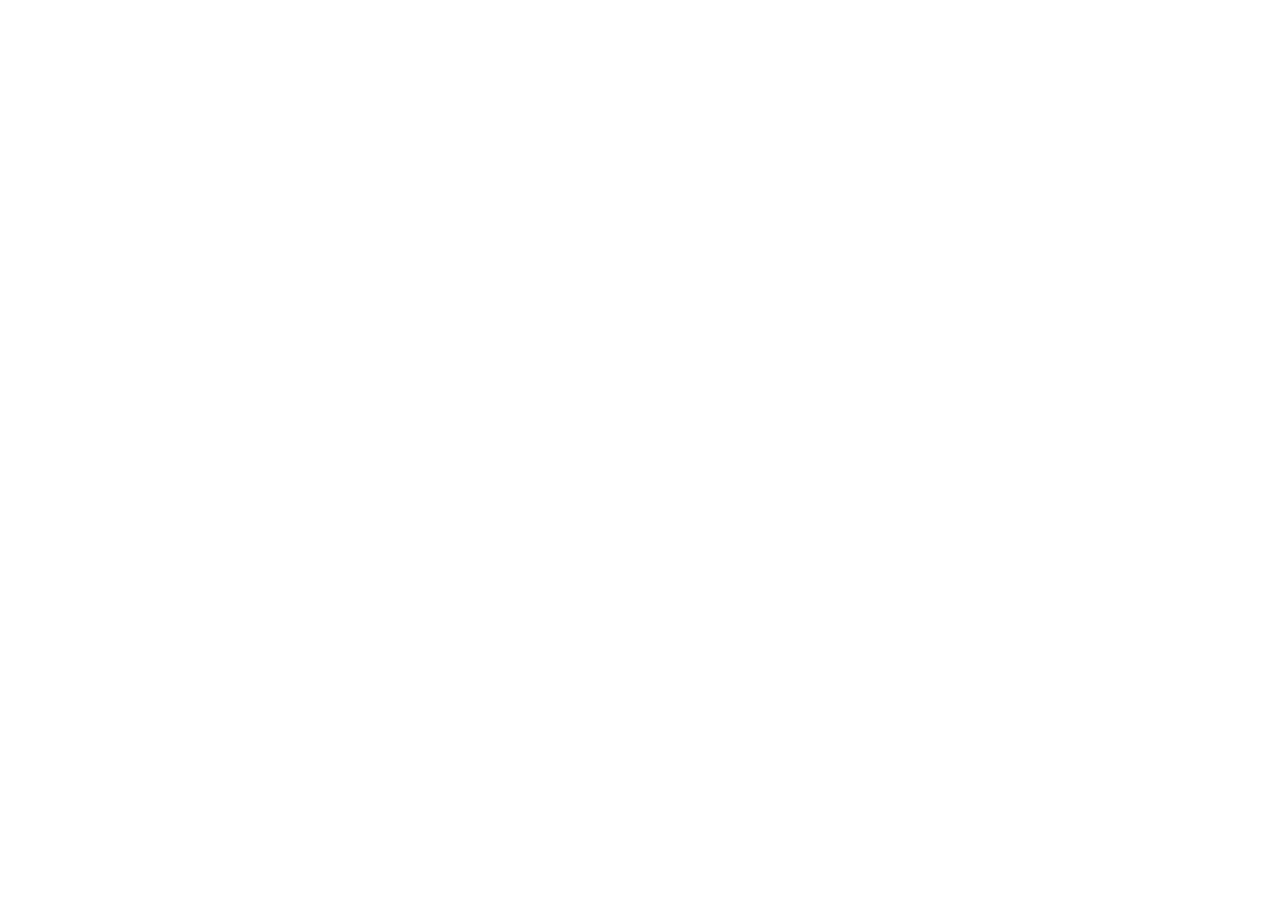
==== index.html @ 65a6fedd "Added inital files and added description in readme" ====
<!DOCTYPE html>
<html lang="en">
<head>
    <meta charset="UTF-8">
    <meta name="viewport" content="width=device-width, initial-scale=1.0">
    <link rel="stylesheet" href="./style.css" type="text/css">
    <title>SIGN UP</title>
</head>
<body>
    
</body>
</html>
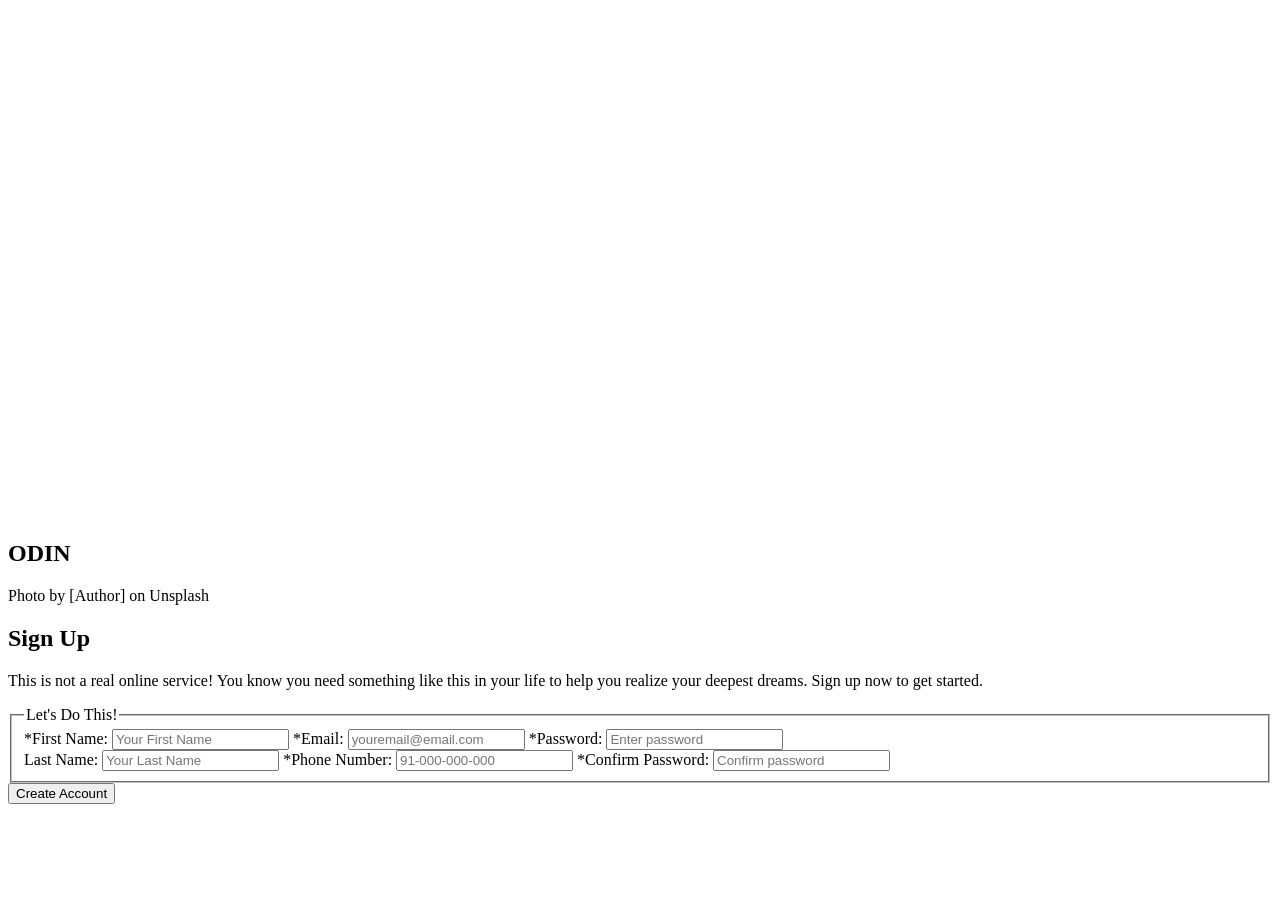
==== commit 4e646804: "Created form structure html Used built-in html form validation" ====
--- a/index.html
+++ b/index.html
@@ -1,12 +1,97 @@
 <!DOCTYPE html>
 <html lang="en">
-<head>
-    <meta charset="UTF-8">
-    <meta name="viewport" content="width=device-width, initial-scale=1.0">
-    <link rel="stylesheet" href="./style.css" type="text/css">
-    <title>SIGN UP</title>
-</head>
-<body>
-    
-</body>
-</html>+	<head>
+		<meta charset="UTF-8" />
+		<meta name="viewport" content="width=device-width, initial-scale=1.0" />
+		<link href="./style.css" rel="stylesheet" type="text/css" />
+		<title>Form</title>
+	</head>
+	<body>
+		<main id="main-container">
+			<section id="left-section">
+				<div class="logo-container">
+					<img
+						src="./imgs/odin-lined.png"
+						class="logo"
+						alt="The Odin Project Logo"
+					/>
+					<h1>ODIN</h1>
+				</div>
+				<p class="photo-credit">Photo by [Author] on Unsplash</p>
+			</section>
+			<section id="right-section">
+				<header>
+					<h2>Sign Up</h2>
+					<p>
+						This is not a real online service! You know you need something like
+						this in your life to help you realize your deepest dreams. Sign up
+						now to get started.
+					</p>
+				</header>
+				<form>
+					<fieldset class="info-container">
+						<legend>Let's Do This!</legend>
+						<div class="info-column">
+							<label for="first-name">*First Name: </label>
+							<input
+								type="text"
+								minlength="1"
+								maxlength="50"
+								name="first-name"
+								id="first-name"
+								placeholder="Your First Name"
+								required
+							/>
+							<label for="email">*Email: </label>
+							<input 
+                                type="email" 
+                                name="email"
+                                id="email"
+                                placeholder="youremail@email.com"   
+                                required 
+                            />
+							<label for="pwd">*Password: </label>
+							<input
+								type="password"
+								minlength="7"
+								name="pwd"
+								id="pwd"
+								placeholder="Enter password"
+								required
+							/>
+						</div>
+						<div class="info-column">
+							<label for="last-name">Last Name: </label>
+							<input
+								type="text"
+								minlength="1"
+								maxlength="50"
+								name="last-name"
+								id="last-name"
+								placeholder="Your Last Name"
+							/>
+							<label for="phone-number">*Phone Number: </label>
+							<input
+								type="number"
+								name="phone-number"
+								id="phone-number"
+								placeholder="91-000-000-000"
+								required
+							/>
+							<label for="confirm-pwd">*Confirm Password: </label>
+							<input
+								type="password"
+								minlength="7"
+								name="confirm-pwd"
+								id="confirm-pwd"
+								placeholder="Confirm password"
+								required
+							/>
+						</div>
+					</fieldset>
+                    <button type="submit">Create Account</button>
+				</form>
+			</section>
+		</main>
+	</body>
+</html>
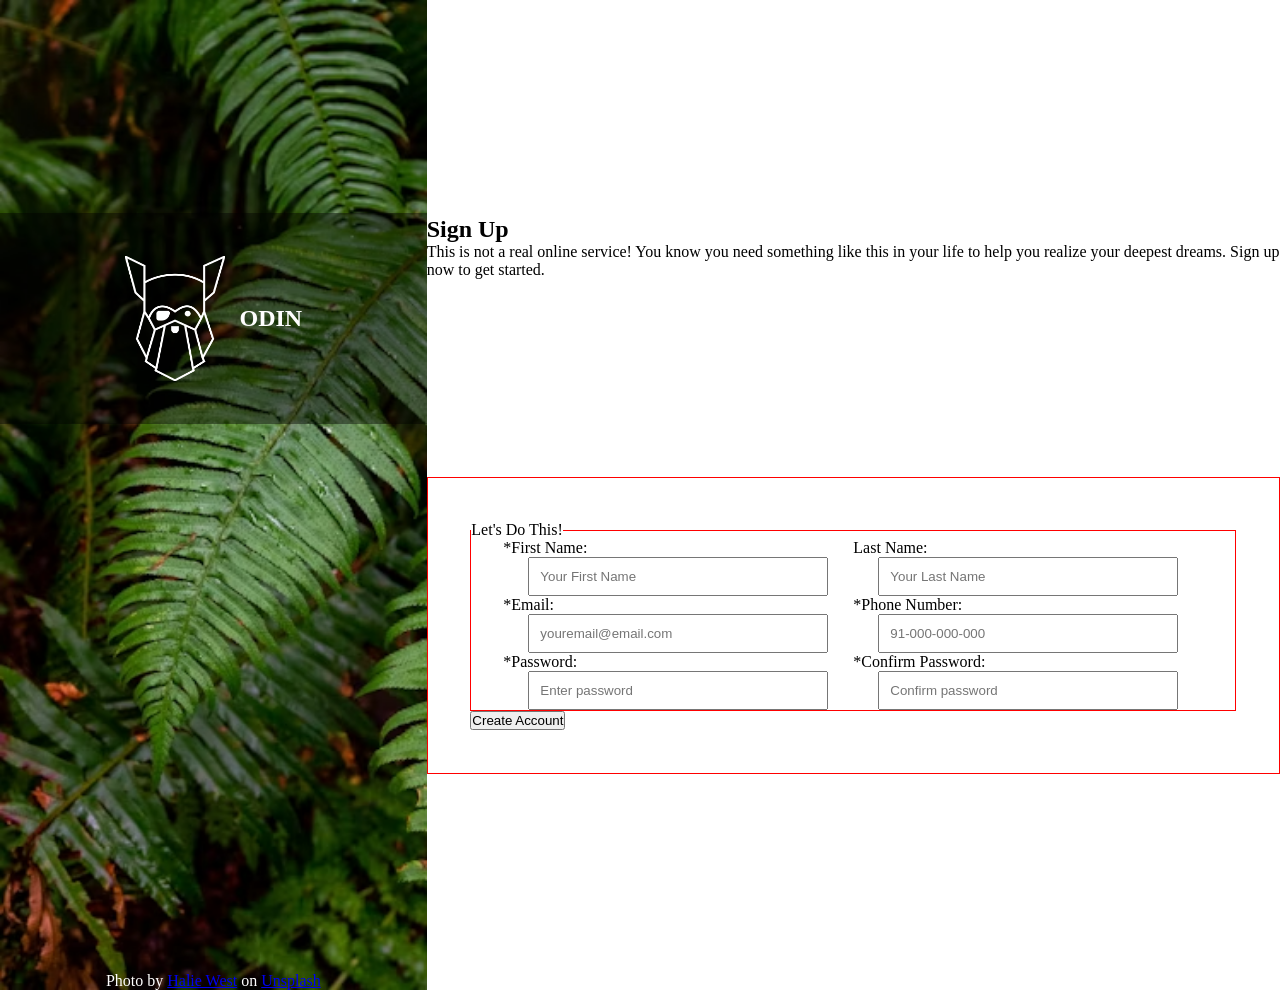
==== commit f441aeb6: "Added basic styles Added fonts, gave credit to the image owner" ====
--- a/index.html
+++ b/index.html
@@ -17,7 +17,13 @@
 					/>
 					<h1>ODIN</h1>
 				</div>
-				<p class="photo-credit">Photo by [Author] on Unsplash</p>
+				<p class="photo-credit">
+					Photo by
+					<a href="https://unsplash.com/@haliewestphoto" target="_blank"
+						>Halie West</a
+					>
+					on <a href="https://unsplash.com/" target="_blank">Unsplash</a>
+				</p>
 			</section>
 			<section id="right-section">
 				<header>
@@ -43,13 +49,13 @@
 								required
 							/>
 							<label for="email">*Email: </label>
-							<input 
-                                type="email" 
-                                name="email"
-                                id="email"
-                                placeholder="youremail@email.com"   
-                                required 
-                            />
+							<input
+								type="email"
+								name="email"
+								id="email"
+								placeholder="youremail@email.com"
+								required
+							/>
 							<label for="pwd">*Password: </label>
 							<input
 								type="password"
@@ -89,7 +95,7 @@
 							/>
 						</div>
 					</fieldset>
-                    <button type="submit">Create Account</button>
+					<button type="submit">Create Account</button>
 				</form>
 			</section>
 		</main>
--- a/style.css
+++ b/style.css
@@ -0,0 +1,94 @@
+@import url(./font/stylesheet.css);
+
+*{
+    margin: 0;
+    padding: 0;
+    box-sizing: border-box;
+}
+
+body {
+    
+    
+}
+
+#main-container {
+    display: flex;
+    color: white;
+    height: 110vh;
+}
+
+.logo-container {
+    display: flex;
+    padding: 10%;
+    margin-top: 50%;
+    background-color: rgba(0, 0, 0, 0.432);
+    align-items: center;
+    justify-content: center;
+    gap: 15px;
+}
+
+
+.photo-credit {
+    text-align: center;
+}
+
+.logo {
+    height: 125px;
+    width: 100px;
+}
+
+#left-section {
+    display: flex;
+    flex-direction: column;
+    justify-content: space-between;
+    background-image: url(./imgs/bg-image.avif); 
+    background-repeat: no-repeat;
+    background-size: cover;  
+    width: 50%;
+}
+
+#right-section {
+    display: flex;
+    flex-direction: column;
+    width: 100%;
+    align-items: center;
+    justify-content: center;
+    color: black;
+    gap: 20%;
+}
+
+form {
+    width: 100%;
+    border: 1px solid red;
+    padding: 5%;
+}
+
+.info-container {
+    border: 1px solid red;
+    display: flex;
+    justify-content: center;
+    
+} 
+
+.info-column {
+    display: flex;
+    justify-content: center;
+    flex-direction: column;
+}
+
+input {
+    padding: 10px;
+    margin-right: 25px;
+    margin-left: 25px;
+    width: 300px;
+}
+
+
+
+input:user-invalid {
+    border: 1px solid red;
+}
+
+input:user-valid {
+    border: 1px solid rgb(57, 226, 57);
+}
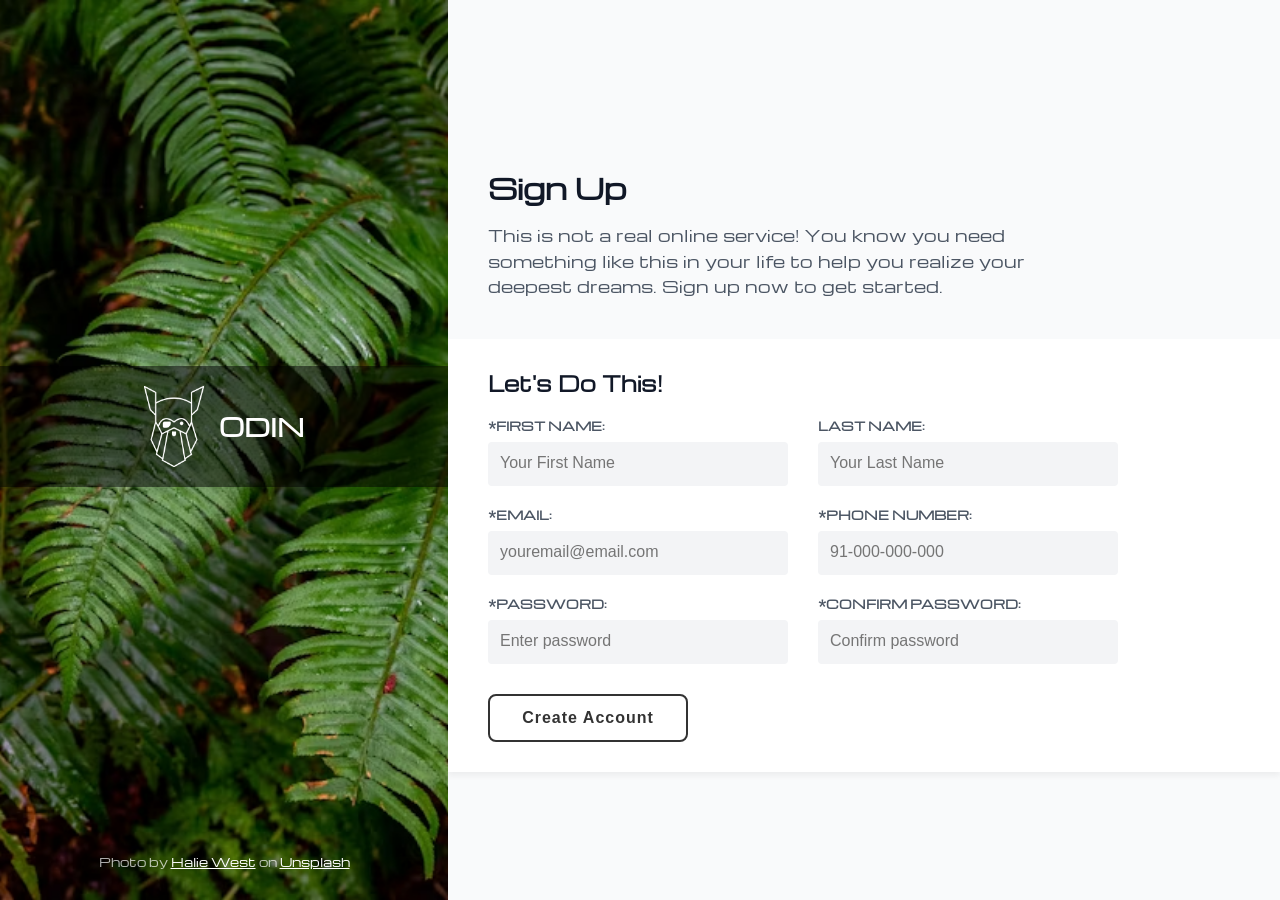
==== commit 08ce182b: "Compeleted Sign-up form by adding remaining styling Added credits in README Updated Font, Finalised " ====
--- a/index.html
+++ b/index.html
@@ -95,7 +95,7 @@
 							/>
 						</div>
 					</fieldset>
-					<button type="submit">Create Account</button>
+					<button type="submit" class="btn"><span>Create Account</span></button>
 				</form>
 			</section>
 		</main>
--- a/style.css
+++ b/style.css
@@ -1,40 +1,40 @@
 @import url(./font/stylesheet.css);
 
-*{
+* {
     margin: 0;
     padding: 0;
     box-sizing: border-box;
 }
 
+
+/* Styling reset */
+
+input {
+    -webkit-appearance: none; 
+    appearance: none;          
+    background: transparent;   
+    border: none;              
+    outline: none;             
+    border-radius: 0;          
+    padding: 0;                
+    margin: 0;                 
+}
+
+fieldset {
+    border: none;
+}
+
+/* ------------------------- */
+
 body {
-    
-    
+    font-family: 'Michroma', sans-serif;
+    min-height: 100vh;
+    background-color: #f9fafb;
 }
 
 #main-container {
     display: flex;
-    color: white;
-    height: 110vh;
-}
-
-.logo-container {
-    display: flex;
-    padding: 10%;
-    margin-top: 50%;
-    background-color: rgba(0, 0, 0, 0.432);
-    align-items: center;
-    justify-content: center;
-    gap: 15px;
-}
-
-
-.photo-credit {
-    text-align: center;
-}
-
-.logo {
-    height: 125px;
-    width: 100px;
+    min-height: 100vh;
 }
 
 #left-section {
@@ -44,51 +44,170 @@
     background-image: url(./imgs/bg-image.avif); 
     background-repeat: no-repeat;
     background-size: cover;  
-    width: 50%;
-}
-
-#right-section {
-    display: flex;
-    flex-direction: column;
-    width: 100%;
+    background-position: center;
+    width: 35%;
+}
+
+.logo-container {
+    display: flex;
     align-items: center;
     justify-content: center;
-    color: black;
-    gap: 20%;
+    gap: 15px;
+    background-color: rgba(0, 0, 0, 0.5);
+    color: white;
+    padding: 20px;
+    margin-top: auto;
+    margin-bottom: auto;
+    width: 100%;
+}
+
+.logo {
+    height: auto;
+    width: 60px;
+}
+
+.photo-credit {
+    font-size: 12px;
+    color: rgba(255, 255, 255, 0.7);
+    text-align: center;
+    margin-bottom: 30px;
+}
+
+.photo-credit a {
+    color: #fff;
+}
+
+#right-section {
+    display: flex;
+    flex-direction: column;
+    justify-content: center;
+    width: 65%;
+    background-color: #f9fafb;
+}
+
+header {
+    padding: 40px;
+    max-width: 700px;
+}
+
+header h2 {
+    font-size: 28px;
+    margin-bottom: 15px;
+    color: #111827;
+}
+
+header p {
+    font-size: 16px;
+    color: #4b5563;
+    line-height: 1.6;
 }
 
 form {
-    width: 100%;
-    border: 1px solid red;
-    padding: 5%;
+    display: flex;
+    flex-direction: column;
+    background-color: #ffffff;
+    box-shadow: 0 4px 6px rgba(0, 0, 0, 0.05);
+    padding: 30px 40px;
+    width: 100%;
+}
+
+form legend {
+    font-size: 20px;
+    font-weight: bold;
+    color: #111827;
+    margin-bottom: 20px;
 }
 
 .info-container {
-    border: 1px solid red;
-    display: flex;
-    justify-content: center;
-    
+    display: flex;
+    flex-wrap: wrap;
+    gap: 30px;
 } 
 
 .info-column {
     display: flex;
-    justify-content: center;
-    flex-direction: column;
+    flex-direction: column;
+    width: 300px;
+}
+
+label {
+    font-size: 12px;
+    font-weight: bold;
+    text-transform: uppercase;
+    color: #4b5563;
+    margin-top: 20px;
+    margin-bottom: 8px;
+}
+
+label:first-of-type {
+    margin-top: 0;
 }
 
 input {
-    padding: 10px;
-    margin-right: 25px;
-    margin-left: 25px;
-    width: 300px;
-}
-
-
+    background: #f3f4f6;
+    border-radius: 4px;
+    padding: 12px;
+    font-size: 16px;
+    color: #1f2937;
+    border-bottom: 2px solid transparent;
+    width: 100%;
+}
+
+input:focus {
+    outline: none;
+    background: #fff;
+    border-bottom: 2px solid #547A95;
+}
 
 input:user-invalid {
-    border: 1px solid red;
+    border-bottom: 2px solid red;
+    background-color: #fff5f5;
 }
 
 input:user-valid {
-    border: 1px solid rgb(57, 226, 57);
+    border-bottom: 2px solid green;
+}
+
+.btn {
+    display: block;
+    width: 200px;
+    height: 48px;
+    line-height: 44px;
+    font-size: 16px;
+    font-weight: bold;
+    color: #333;
+    border: 2px solid #333;
+    border-radius: 8px;
+    letter-spacing: 1px;
+    text-align: center;
+    position: relative;
+    transition: all .35s;
+    margin-top: 30px;
+    background: transparent;
+    cursor: pointer;
+}
+
+.btn span {
+    position: relative;
+    z-index: 2;
+}
+
+.btn:after {
+    position: absolute;
+    content: "";
+    top: 0;
+    left: 0;
+    width: 0;
+    height: 100%;
+    background: #547A95;
+    transition: all .35s;
+    border-radius: 6px;
+}
+
+.btn:hover {
+    color: #fff;
+}
+
+.btn:hover:after {
+    width: 100%;
 }
